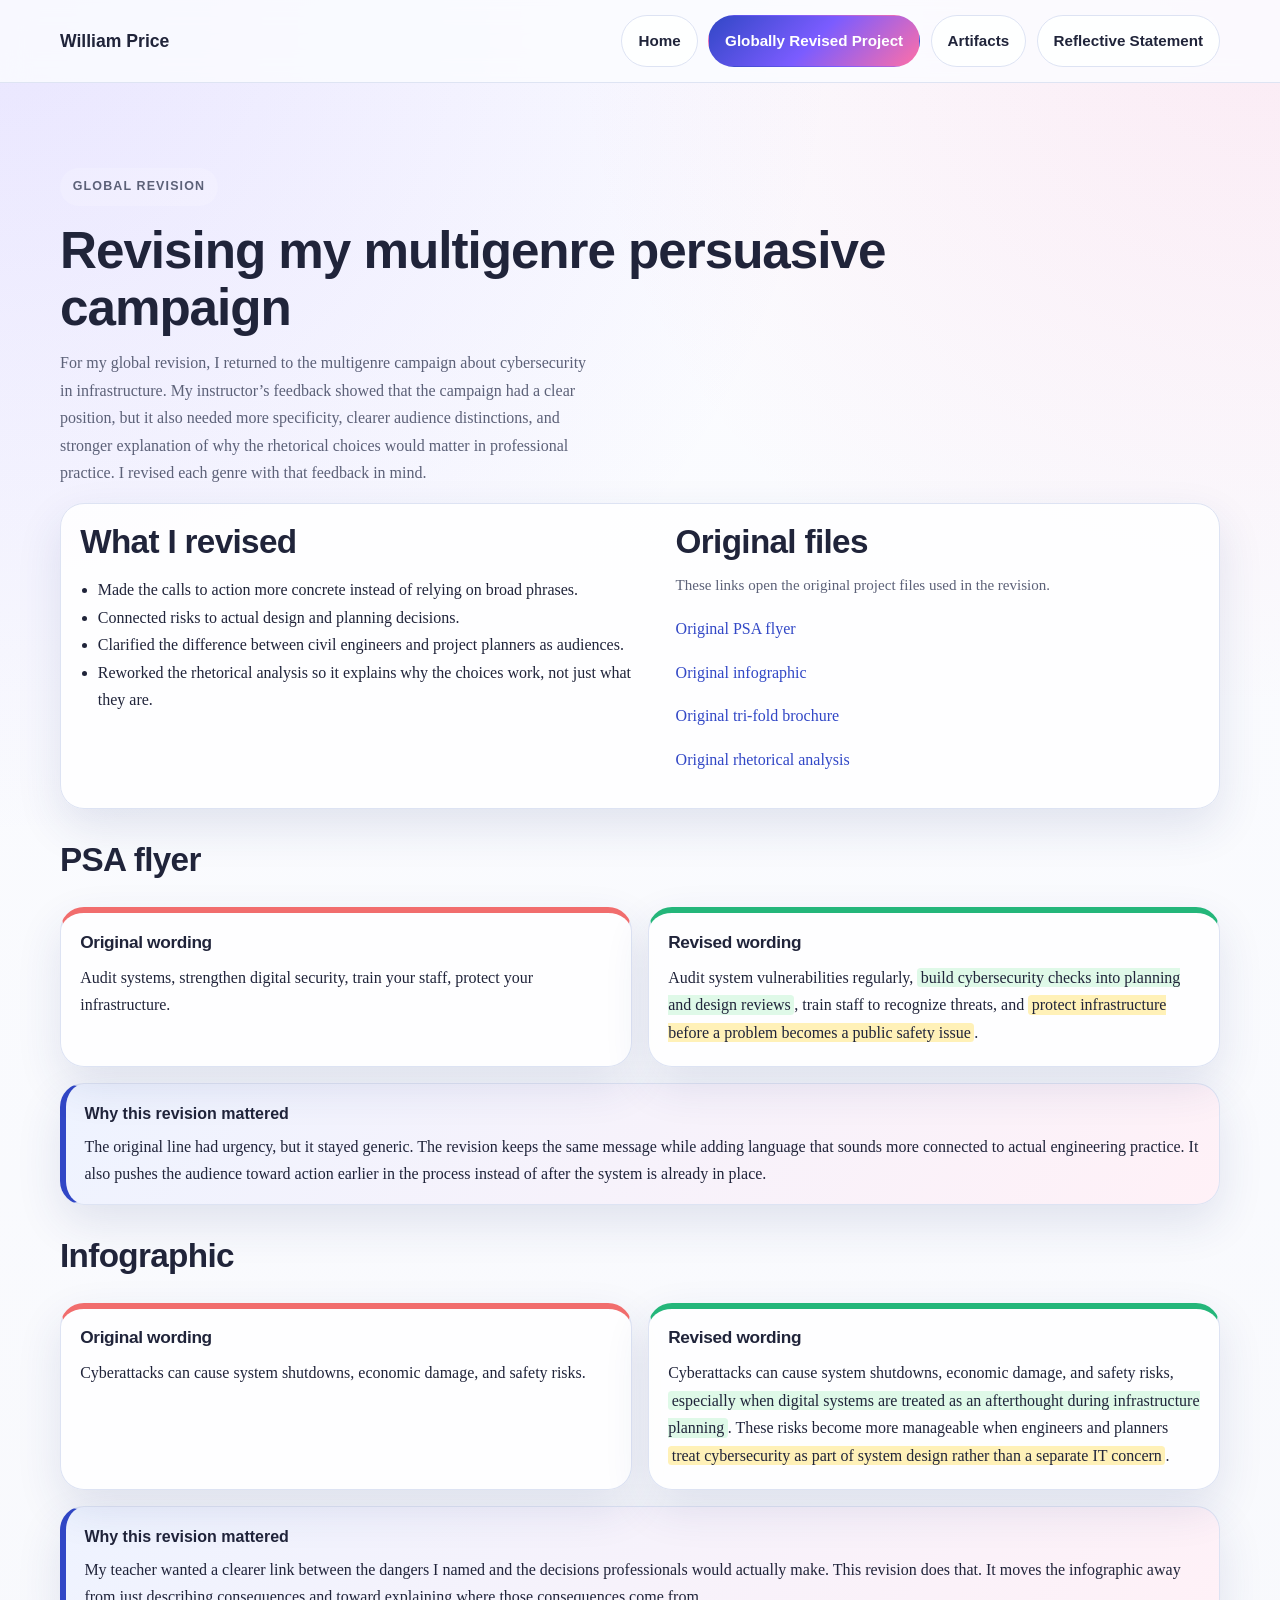
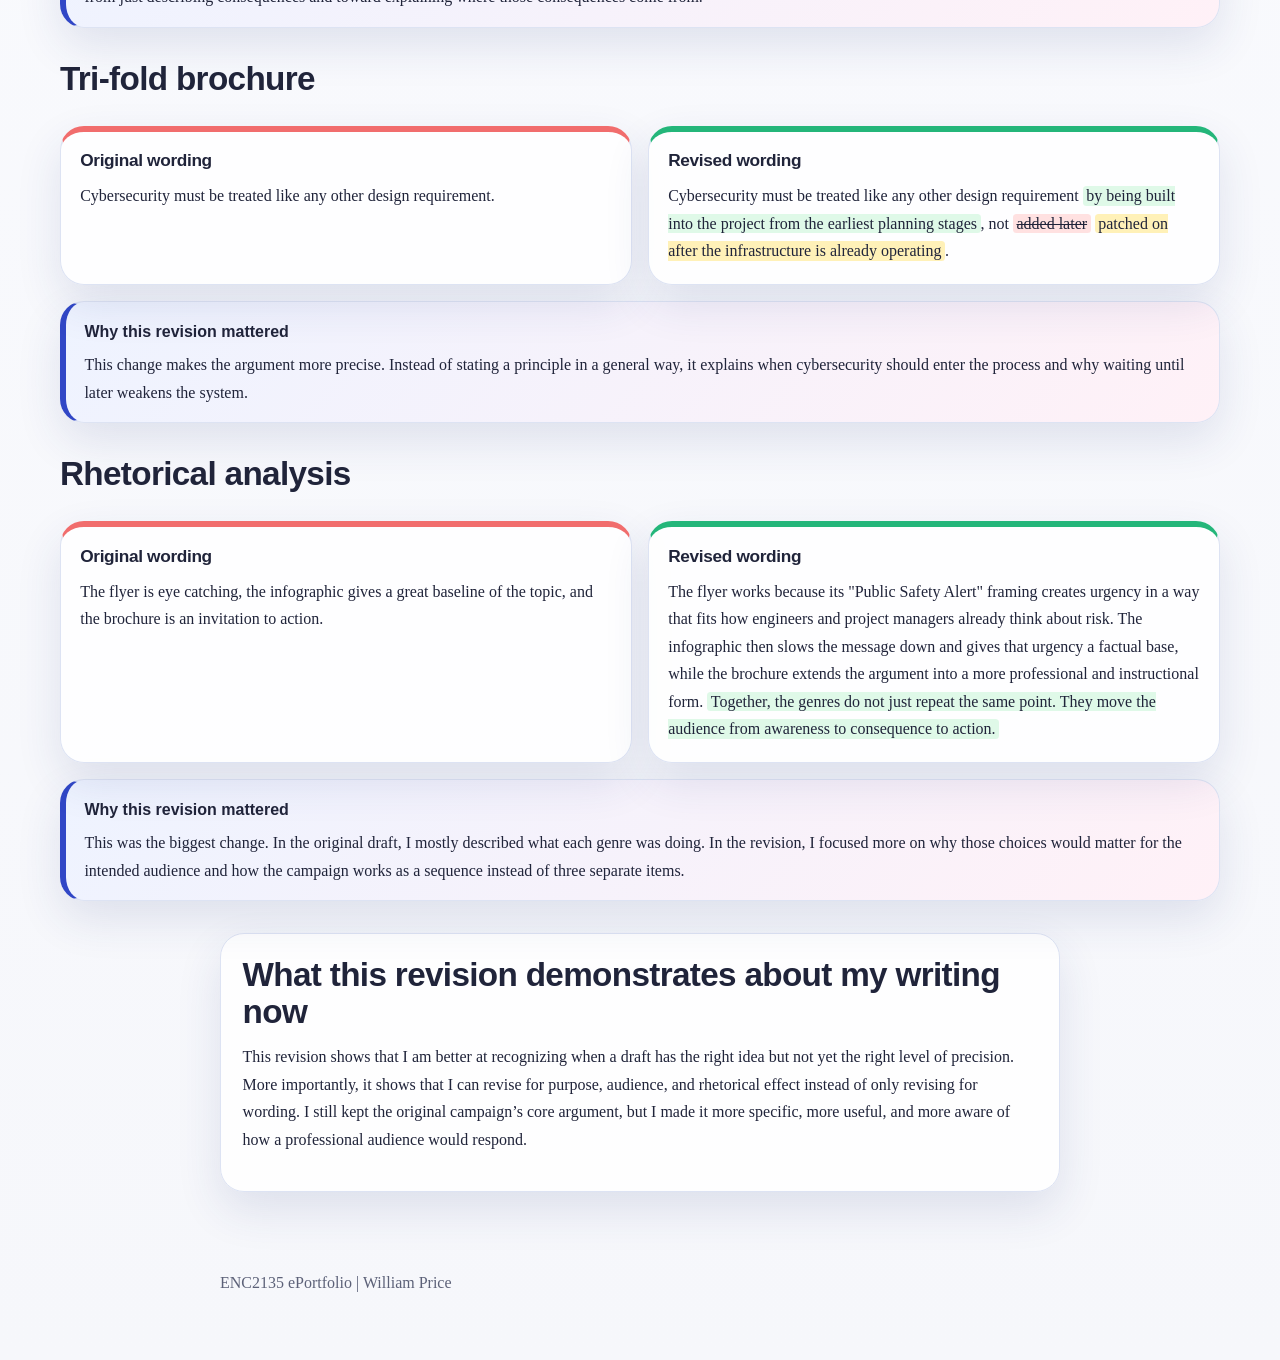
==== revision.html @ 3af2d685 "Initial commit: ENC2135 ePortfolio" ====
<!DOCTYPE html>
<html lang="en">
<head>
  <meta charset="UTF-8" />
  <meta name="viewport" content="width=device-width, initial-scale=1.0" />
  <title>Globally Revised Project | William Price</title>
  <link rel="stylesheet" href="./styles.css" />
</head>
<body>
  <header class="site-header">
    <div class="container nav-wrap">
      <a class="site-title" href="./index.html">William Price</a>
      <nav class="site-nav" aria-label="Primary navigation">
        <a href="./index.html">Home</a>
        <a class="active" href="./revision.html">Globally Revised Project</a>
        <a href="./artifacts.html">Artifacts</a>
        <a href="./reflection.html">Reflective Statement</a>
      </nav>
    </div>
  </header>

  <main class="section">
    <div class="container">
      <div class="page-title narrow">
        <p class="eyebrow">Global Revision</p>
        <h1>Revising my multigenre persuasive campaign</h1>
        <p>For my global revision, I returned to the multigenre campaign about cybersecurity in infrastructure. My instructor’s feedback showed that the campaign had a clear position, but it also needed more specificity, clearer audience distinctions, and stronger explanation of why the rhetorical choices would matter in professional practice. I revised each genre with that feedback in mind.</p>
      </div>

      <section class="figure-card panel" style="margin-top:1rem; padding:1.2rem;">
        <div>
          <h2>What I revised</h2>
          <ul>
            <li>Made the calls to action more concrete instead of relying on broad phrases.</li>
            <li>Connected risks to actual design and planning decisions.</li>
            <li>Clarified the difference between civil engineers and project planners as audiences.</li>
            <li>Reworked the rhetorical analysis so it explains why the choices work, not just what they are.</li>
          </ul>
        </div>
        <div>
          <h2>Original files</h2>
          <p class="small-note">These links open the original project files used in the revision.</p>
          <p><a href="./assets/psa-original.pdf">Original PSA flyer</a></p>
          <p><a href="./assets/infographic-original.pdf">Original infographic</a></p>
          <p><a href="./assets/brochure-original.pdf">Original tri-fold brochure</a></p>
          <p><a href="./assets/rhetorical-analysis-original.pdf">Original rhetorical analysis</a></p>
        </div>
      </section>

      <div class="revision-layout" style="margin-top:2rem;">
        <section class="revision-section">
          <h2>PSA flyer</h2>
          <div class="revision-grid">
            <article class="revision-box original">
              <h3>Original wording</h3>
              <p>Audit systems, strengthen digital security, train your staff, protect your infrastructure.</p>
            </article>
            <article class="revision-box revised">
              <h3>Revised wording</h3>
              <p>Audit system vulnerabilities regularly, <span class="highlight-add">build cybersecurity checks into planning and design reviews</span>, train staff to recognize threats, and <span class="highlight-change">protect infrastructure before a problem becomes a public safety issue</span>.</p>
            </article>
          </div>
          <div class="why-box">
            <strong>Why this revision mattered</strong>
            The original line had urgency, but it stayed generic. The revision keeps the same message while adding language that sounds more connected to actual engineering practice. It also pushes the audience toward action earlier in the process instead of after the system is already in place.
          </div>
        </section>

        <section class="revision-section">
          <h2>Infographic</h2>
          <div class="revision-grid">
            <article class="revision-box original">
              <h3>Original wording</h3>
              <p>Cyberattacks can cause system shutdowns, economic damage, and safety risks.</p>
            </article>
            <article class="revision-box revised">
              <h3>Revised wording</h3>
              <p>Cyberattacks can cause system shutdowns, economic damage, and safety risks, <span class="highlight-add">especially when digital systems are treated as an afterthought during infrastructure planning</span>. These risks become more manageable when engineers and planners <span class="highlight-change">treat cybersecurity as part of system design rather than a separate IT concern</span>.</p>
            </article>
          </div>
          <div class="why-box">
            <strong>Why this revision mattered</strong>
            My teacher wanted a clearer link between the dangers I named and the decisions professionals would actually make. This revision does that. It moves the infographic away from just describing consequences and toward explaining where those consequences come from.
          </div>
        </section>

        <section class="revision-section">
          <h2>Tri-fold brochure</h2>
          <div class="revision-grid">
            <article class="revision-box original">
              <h3>Original wording</h3>
              <p>Cybersecurity must be treated like any other design requirement.</p>
            </article>
            <article class="revision-box revised">
              <h3>Revised wording</h3>
              <p>Cybersecurity must be treated like any other design requirement <span class="highlight-add">by being built into the project from the earliest planning stages</span>, not <span class="highlight-cut">added later</span> <span class="highlight-change">patched on after the infrastructure is already operating</span>.</p>
            </article>
          </div>
          <div class="why-box">
            <strong>Why this revision mattered</strong>
            This change makes the argument more precise. Instead of stating a principle in a general way, it explains when cybersecurity should enter the process and why waiting until later weakens the system.
          </div>
        </section>

        <section class="revision-section">
          <h2>Rhetorical analysis</h2>
          <div class="revision-grid">
            <article class="revision-box original">
              <h3>Original wording</h3>
              <p>The flyer is eye catching, the infographic gives a great baseline of the topic, and the brochure is an invitation to action.</p>
            </article>
            <article class="revision-box revised">
              <h3>Revised wording</h3>
              <p>The flyer works because its "Public Safety Alert" framing creates urgency in a way that fits how engineers and project managers already think about risk. The infographic then slows the message down and gives that urgency a factual base, while the brochure extends the argument into a more professional and instructional form. <span class="highlight-add">Together, the genres do not just repeat the same point. They move the audience from awareness to consequence to action.</span></p>
            </article>
          </div>
          <div class="why-box">
            <strong>Why this revision mattered</strong>
            This was the biggest change. In the original draft, I mostly described what each genre was doing. In the revision, I focused more on why those choices would matter for the intended audience and how the campaign works as a sequence instead of three separate items.
          </div>
        </section>
      </div>

      <section class="panel narrow" style="margin:2rem auto 0; padding:1.35rem;">
        <h2>What this revision demonstrates about my writing now</h2>
        <p>This revision shows that I am better at recognizing when a draft has the right idea but not yet the right level of precision. More importantly, it shows that I can revise for purpose, audience, and rhetorical effect instead of only revising for wording. I still kept the original campaign’s core argument, but I made it more specific, more useful, and more aware of how a professional audience would respond.</p>
      </section>
    </div>
  </main>

  <footer class="site-footer">
    <div class="container narrow">
      <p>ENC2135 ePortfolio | William Price</p>
    </div>
  </footer>
</body>
</html>
---- styles.css ----
:root {
  --bg: #f6f7fb;
  --ink: #20243a;
  --muted: #5c6178;
  --line: #dde3f3;
  --white: #ffffff;
  --navy: #3147c6;
  --purple: #7b5cff;
  --pink: #ff6fa7;
  --teal: #17b8a6;
  --gold: #f2b64d;
  --soft-blue: #eef3ff;
  --soft-pink: #fff1f7;
  --soft-teal: #edfdfa;
  --soft-gold: #fff7e8;
  --shadow: 0 18px 45px rgba(45, 55, 120, 0.12);
  --radius: 24px;
  --max: 1160px;
  --read: 840px;
}
* { box-sizing: border-box; }
html { scroll-behavior: smooth; }
body {
  margin: 0;
  font-family: Georgia, "Times New Roman", serif;
  color: var(--ink);
  background:
    radial-gradient(circle at top left, rgba(123,92,255,.14), transparent 26%),
    radial-gradient(circle at top right, rgba(255,111,167,.12), transparent 22%),
    linear-gradient(180deg, #fbfcff 0%, #f6f7fb 100%);
  line-height: 1.72;
}
a { color: var(--navy); text-decoration: none; }
a:hover { text-decoration: underline; }
img { max-width: 100%; display: block; }
h1,h2,h3,h4 {
  font-family: Inter, Arial, Helvetica, sans-serif;
  line-height: 1.12;
  letter-spacing: -.02em;
  margin: 0 0 .8rem;
}
h1 { font-size: clamp(2.4rem, 4vw, 4rem); }
h2 { font-size: clamp(1.7rem, 2.6vw, 2.3rem); }
h3 { font-size: 1.08rem; }
p { margin: 0 0 1rem; }
ul { padding-left: 1.1rem; }
.container { width: min(calc(100% - 2rem), var(--max)); margin: 0 auto; }
.narrow { max-width: var(--read); }
.site-header {
  position: sticky; top: 0; z-index: 40;
  backdrop-filter: blur(14px);
  background: rgba(251,252,255,.84);
  border-bottom: 1px solid rgba(221,227,243,.95);
}
.nav-wrap {
  min-height: 82px; display: flex; align-items: center; justify-content: space-between; gap: 1rem;
}
.site-title {
  font-family: Inter, Arial, Helvetica, sans-serif; font-weight: 800; color: var(--ink); font-size: 1.1rem;
}
.site-nav { display: flex; flex-wrap: wrap; gap: .65rem; }
.site-nav a {
  font-family: Inter, Arial, Helvetica, sans-serif;
  font-weight: 700; font-size: .95rem; color: var(--ink);
  padding: .75rem 1rem; border-radius: 999px;
  border: 1px solid var(--line); background: rgba(255,255,255,.72);
  transition: .2s ease;
}
.site-nav a:hover { text-decoration: none; transform: translateY(-1px); box-shadow: var(--shadow); }
.site-nav a.active { color: #fff; border-color: transparent; background: linear-gradient(135deg, var(--navy), var(--purple), var(--pink)); }
.hero {
  padding: 4.5rem 0 2.75rem;
}
.hero-shell {
  background: linear-gradient(135deg, rgba(49,71,198,.93), rgba(123,92,255,.92) 50%, rgba(255,111,167,.88));
  color: white; border-radius: 34px; padding: 2.3rem; box-shadow: var(--shadow);
  position: relative; overflow: hidden;
}
.hero-shell::after {
  content: ""; position: absolute; right: -40px; top: -40px; width: 220px; height: 220px;
  background: radial-gradient(circle, rgba(255,255,255,.22), transparent 68%);
}
.eyebrow {
  display: inline-block; font-family: Inter, Arial, Helvetica, sans-serif; font-size: .78rem; font-weight: 800;
  letter-spacing: .09em; text-transform: uppercase; margin-bottom: 1rem; border-radius: 999px;
  padding: .52rem .8rem; background: rgba(255,255,255,.16); color: inherit;
}
.hero-shell p.lead { font-size: 1.12rem; color: rgba(255,255,255,.92); max-width: 62ch; }
.hero-actions { display: flex; flex-wrap: wrap; gap: .85rem; margin-top: 1.4rem; }
.button, .button-secondary {
  display: inline-flex; align-items: center; justify-content: center;
  border-radius: 999px; padding: .88rem 1.2rem; font-family: Inter, Arial, Helvetica, sans-serif;
  font-weight: 800; border: 1px solid transparent; transition: .2s ease;
}
.button { background: #fff; color: var(--ink); }
.button-secondary { background: rgba(255,255,255,.14); color: #fff; border-color: rgba(255,255,255,.28); }
.button:hover, .button-secondary:hover { text-decoration: none; transform: translateY(-1px); }
.section { padding: 2.8rem 0; }
.section.alt { background: linear-gradient(180deg, rgba(238,243,255,.62), rgba(255,241,247,.52)); border-block: 1px solid var(--line); }
.grid { display: grid; gap: 1rem; }
.grid.two { grid-template-columns: repeat(2, minmax(0,1fr)); }
.card, .panel, .artifact-card, .revision-box, .why-box, .mini-card, .doc-box {
  background: rgba(255,255,255,.88); border: 1px solid var(--line); border-radius: var(--radius);
  box-shadow: var(--shadow);
}
.card, .panel, .artifact-card, .mini-card, .doc-box { padding: 1.35rem; }
.card { position: relative; overflow: hidden; }
.card::before, .artifact-card::before, .mini-card::before {
  content: ""; position: absolute; inset: 0 auto auto 0; width: 100%; height: 5px;
  background: linear-gradient(90deg, var(--navy), var(--purple), var(--pink), var(--teal));
}
.card p:last-child, .artifact-card p:last-child, .mini-card p:last-child { margin-bottom: 0; }
.section-intro { color: var(--muted); max-width: 64ch; }
.link-list { display: grid; gap: 1rem; }
.link-item { padding: 1.2rem; border-radius: 22px; background: rgba(255,255,255,.72); border: 1px solid var(--line); box-shadow: var(--shadow); }
.page-title { padding-top: 2.5rem; }
.page-title p { max-width: 66ch; color: var(--muted); }
.revision-layout { display: grid; gap: 2rem; }
.revision-section { display: grid; gap: 1rem; }
.revision-grid { display: grid; grid-template-columns: 1fr 1fr; gap: 1rem; }
.revision-box { padding: 1.2rem; position: relative; overflow: hidden; }
.revision-box.original { border-top: 6px solid #f16d6d; }
.revision-box.revised { border-top: 6px solid #24b67a; }
.revision-box h3 { margin-bottom: .75rem; }
.revision-box p:last-child { margin-bottom: 0; }
.highlight-add { background: #dff9e8; padding: .08em .22em; border-radius: .22em; }
.highlight-change { background: #fff1b8; padding: .08em .22em; border-radius: .22em; }
.highlight-cut { background: #ffe1e1; text-decoration: line-through; padding: .08em .22em; border-radius: .22em; }
.why-box { padding: 1rem 1.15rem; background: linear-gradient(135deg, var(--soft-blue), var(--soft-pink)); border-left: 6px solid var(--navy); }
.why-box strong { font-family: Inter, Arial, Helvetica, sans-serif; display: block; margin-bottom: .35rem; }
.figure-card {
  display: grid; grid-template-columns: 1.05fr .95fr; gap: 1rem; align-items: start;
}
.figure-card img, .artifact-media img { border-radius: 18px; border: 1px solid var(--line); box-shadow: var(--shadow); }
.artifact-card { display: grid; grid-template-columns: .95fr 1.05fr; gap: 1rem; align-items: start; position: relative; }
.doc-box { text-align: center; background: linear-gradient(135deg, var(--soft-blue), #fff); }
.doc-box p { color: var(--muted); }
.reflection-wrap { padding-bottom: 3rem; }
.reflection-wrap p { font-size: 1.04rem; }
.callout-row { display: grid; grid-template-columns: repeat(3, minmax(0,1fr)); gap: 1rem; }
.mini-card:nth-child(1)::before { background: linear-gradient(90deg, var(--navy), var(--purple)); }
.mini-card:nth-child(2)::before { background: linear-gradient(90deg, var(--pink), var(--gold)); }
.mini-card:nth-child(3)::before { background: linear-gradient(90deg, var(--teal), var(--navy)); }
.site-footer { padding: 2rem 0 3rem; color: var(--muted); }
.small-note { font-size: .94rem; color: var(--muted); }
@media (max-width: 900px) {
  .grid.two, .revision-grid, .figure-card, .artifact-card, .callout-row { grid-template-columns: 1fr; }
  .hero-shell { padding: 1.6rem; }
}
@media (max-width: 680px) {
  .nav-wrap { align-items: flex-start; padding: .8rem 0; }
  .site-nav { gap: .45rem; }
  .site-nav a { padding: .62rem .85rem; font-size: .9rem; }
  .hero { padding-top: 3.4rem; }
}


.outline-sheet {
  margin-top: 1rem;
  padding: 1.25rem;
  border-radius: 24px;
  background: linear-gradient(180deg, rgba(255,255,255,.95), rgba(238,243,255,.9));
  border: 1px solid var(--line);
  box-shadow: var(--shadow);
}
.outline-head {
  padding-bottom: .9rem;
  margin-bottom: 1rem;
  border-bottom: 1px solid var(--line);
}
.outline-head p:last-child { margin-bottom: 0; color: var(--muted); }
.outline-block {
  padding: 1rem 1rem .4rem;
  margin-bottom: .9rem;
  border-radius: 18px;
  background: rgba(255,255,255,.84);
  border: 1px solid rgba(221,227,243,.95);
}
.outline-block h3, .outline-note h3 { margin-bottom: .5rem; }
.outline-note {
  padding: 1rem;
  border-radius: 18px;
  background: linear-gradient(135deg, var(--soft-pink), var(--soft-gold));
  border-left: 6px solid var(--pink);
}
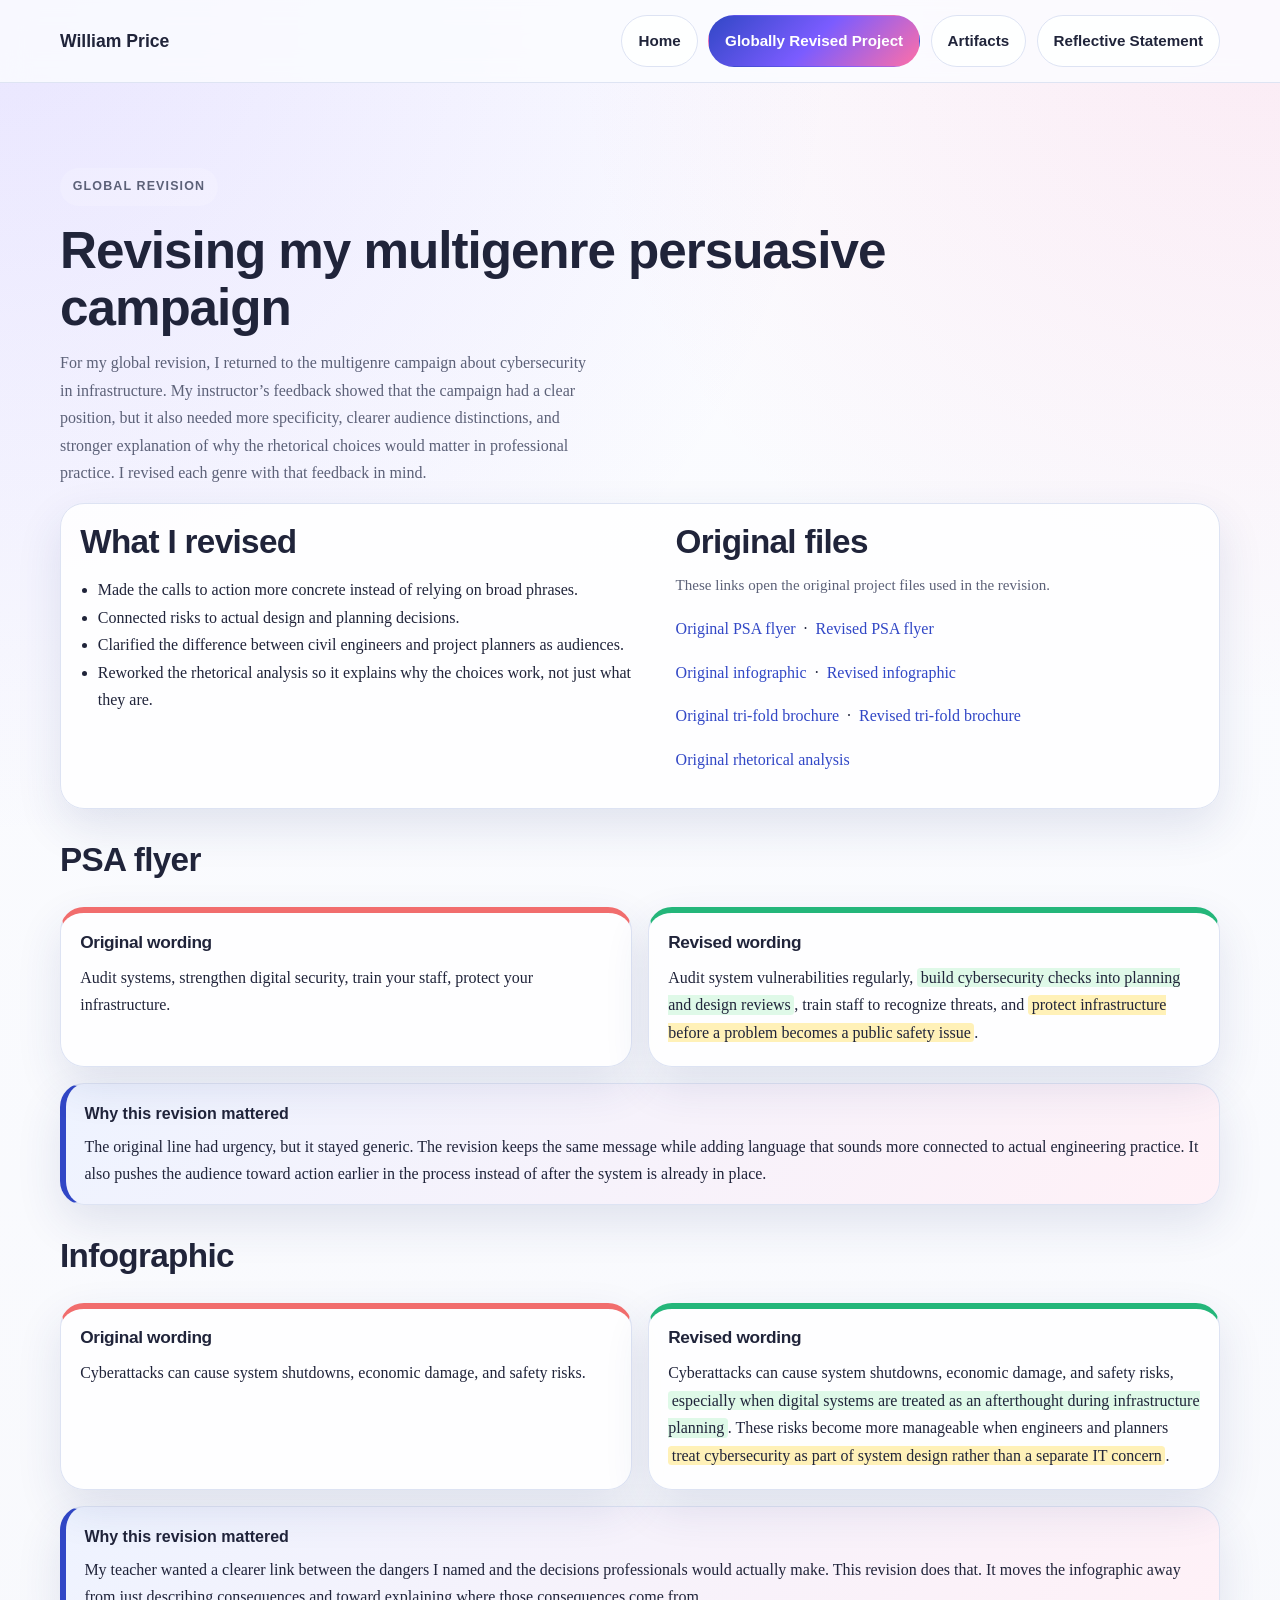
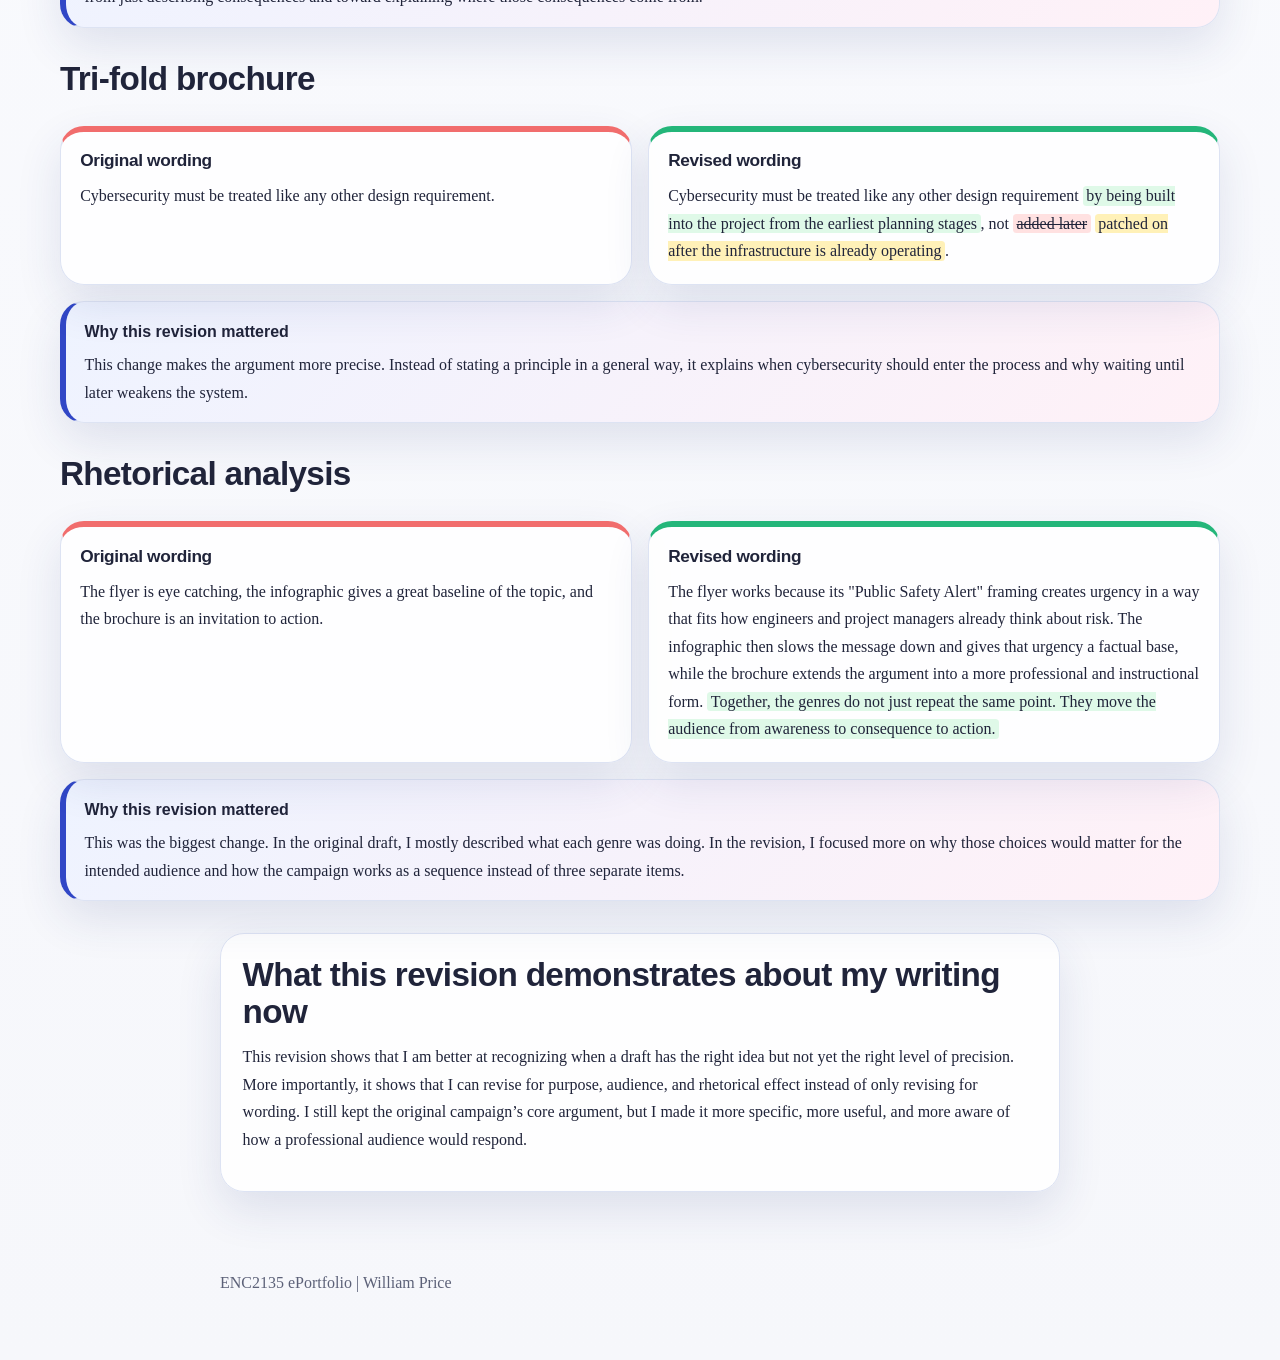
==== commit fa1eebef: "Update revision.html" ====
--- a/revision.html
+++ b/revision.html
@@ -40,9 +40,9 @@
         <div>
           <h2>Original files</h2>
           <p class="small-note">These links open the original project files used in the revision.</p>
-          <p><a href="./assets/psa-original.pdf">Original PSA flyer</a></p>
-          <p><a href="./assets/infographic-original.pdf">Original infographic</a></p>
-          <p><a href="./assets/brochure-original.pdf">Original tri-fold brochure</a></p>
+          <p><a href="./assets/psa-original.pdf">Original PSA flyer</a> &nbsp;·&nbsp; <a href="./assets/psa-revised.pdf">Revised PSA flyer</a></p>
+          <p><a href="./assets/infographic-original.pdf">Original infographic</a> &nbsp;·&nbsp; <a href="./assets/infographic-revised.pdf">Revised infographic</a></p>
+          <p><a href="./assets/brochure-original.pdf">Original tri-fold brochure</a> &nbsp;·&nbsp; <a href="./assets/brochure-revised.pdf">Revised tri-fold brochure</a></p>
           <p><a href="./assets/rhetorical-analysis-original.pdf">Original rhetorical analysis</a></p>
         </div>
       </section>
